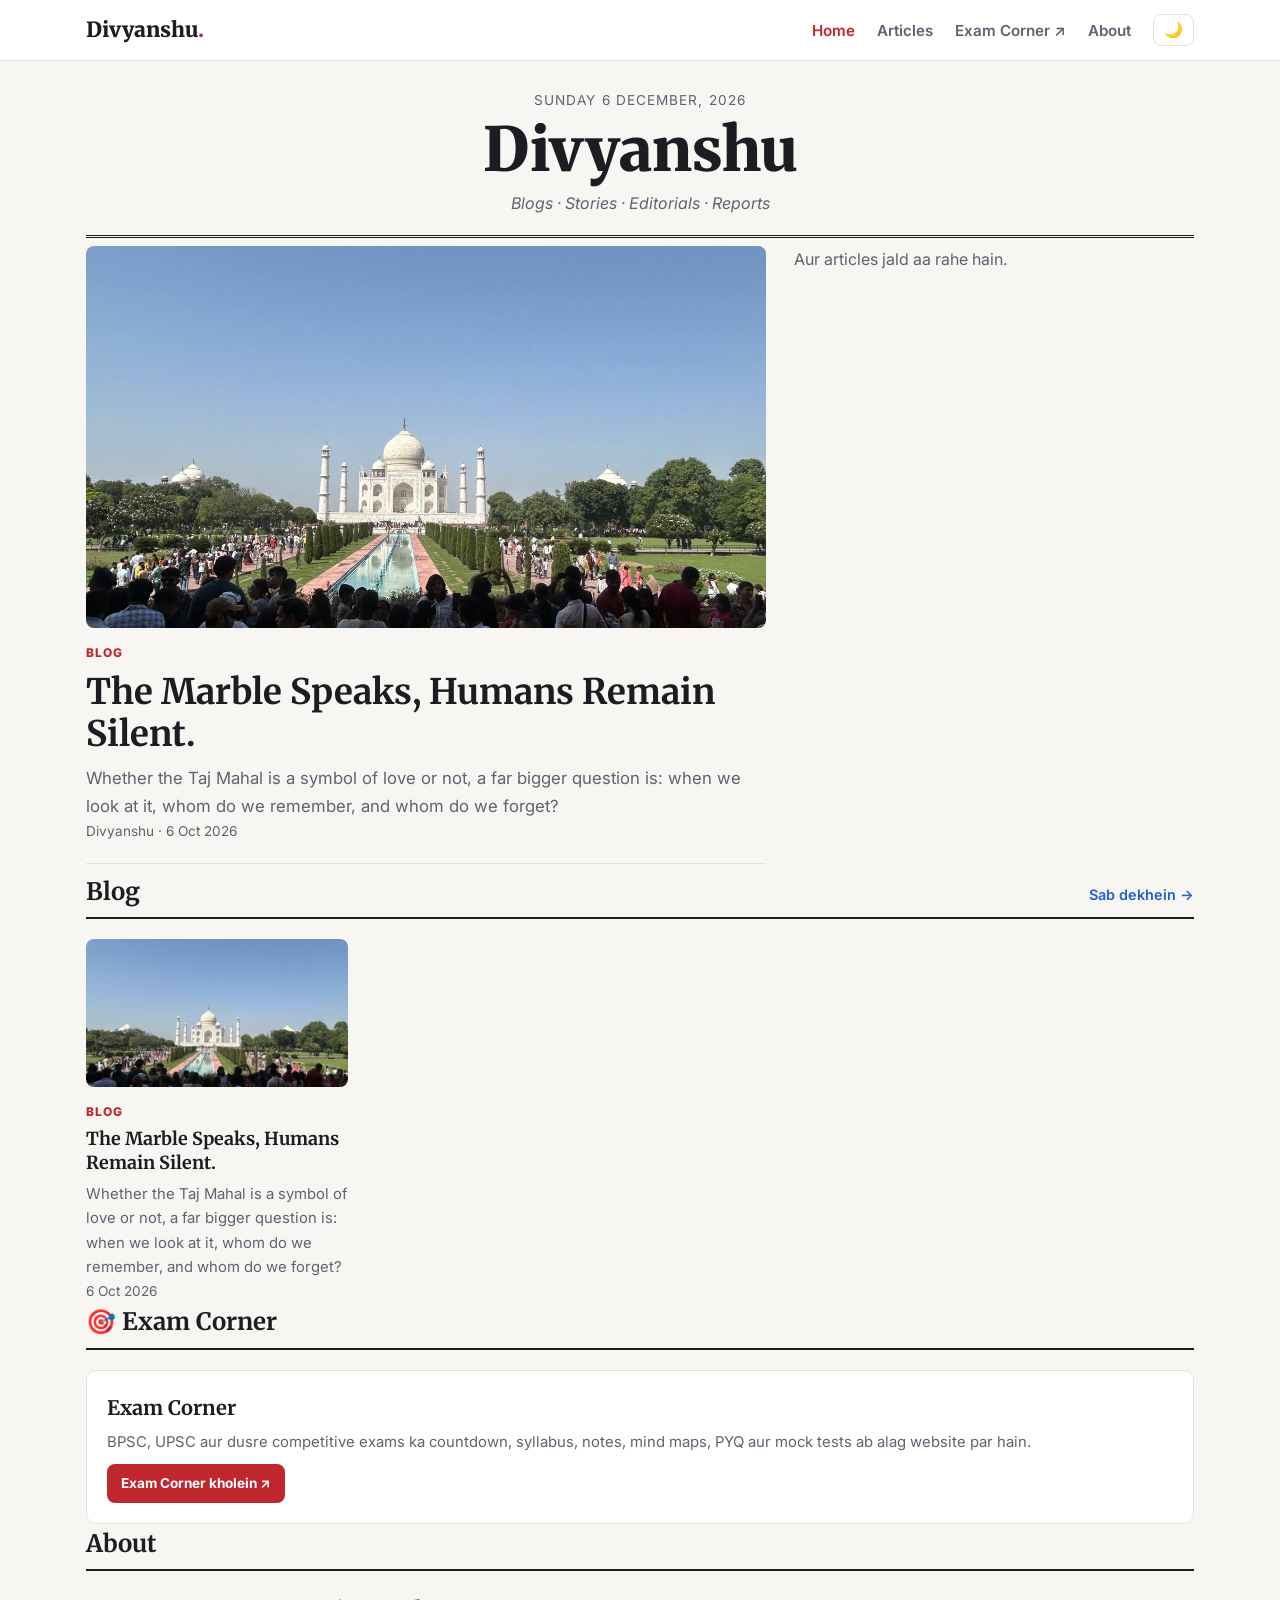
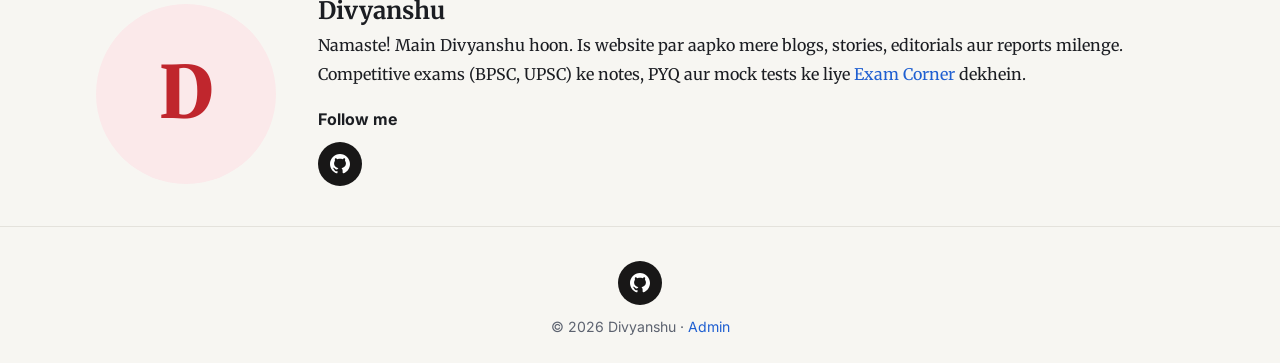
==== index.html @ 919701c0 "Move Exam Corner to the separate EXAM-CORNER website Remove the exam pages, exam content, mock test " ====
<!DOCTYPE html>
<html lang="en">
<head>
  <meta charset="UTF-8" />
  <meta name="viewport" content="width=device-width, initial-scale=1.0" />
  <title>Home</title>
  <meta name="description" content="Blogs, stories, editorials and reports by Divyanshu." />
  <link rel="preconnect" href="https://fonts.googleapis.com" />
  <link href="https://fonts.googleapis.com/css2?family=Inter:wght@400;500;600;700;800&family=Merriweather:wght@400;700;900&display=swap" rel="stylesheet" />
  <link rel="stylesheet" href="css/style.css" />
</head>
<body>
  <div id="site-header"></div>

  <main>
    <div class="container">
      <div class="masthead" id="masthead"></div>
    </div>

    <section class="container">
      <div class="lead" id="lead"></div>
    </section>

    <div id="sections"></div>

    <section class="container">
      <div class="section-head"><h2>🎯 Exam Corner</h2></div>
      <a class="card exam-card" id="exam-corner-link" href="#">
        <h3>Exam Corner</h3>
        <p>BPSC, UPSC aur dusre competitive exams ka countdown, syllabus, notes, mind maps, PYQ aur mock tests ab alag website par hain.</p>
        <span class="btn small" style="margin-top:10px">Exam Corner kholein ↗</span>
      </a>
    </section>

    <section class="container" id="about">
      <div class="section-head"><h2>About</h2></div>
      <div class="about">
        <div class="avatar" id="avatar"></div>
        <div>
          <h3 id="about-name" style="font-family:var(--serif);font-size:1.5rem"></h3>
          <div class="prose" id="about-text" style="font-size:1rem"></div>
          <h4 style="margin-top:12px">Follow me</h4>
          <div class="socials" id="about-socials"></div>
        </div>
      </div>
    </section>
  </main>

  <div id="site-footer"></div>

  <script src="js/vendor/marked.umd.js"></script>
  <script src="js/vendor/purify.min.js"></script>
  <script src="js/config.js"></script>
  <script src="js/icons.js"></script>
  <script src="js/common.js"></script>
  <script src="js/home.js"></script>
</body>
</html>
---- css/style.css ----
:root {
  --bg: #f7f6f2;
  --surface: #ffffff;
  --text: #1b1d22;
  --muted: #5d6370;
  --accent: #c0262d;
  --accent-soft: #fbe9ea;
  --link: #1f5fd1;
  --border: #e4e2dc;
  --ok: #1e8e4e;
  --ok-soft: #e3f4ea;
  --pick-soft: #e8f0fe;
  --bad: #c0262d;
  --warn: #b7791f;
  --radius: 10px;
  --max: 1140px;
  --serif: "Merriweather", Georgia, "Times New Roman", serif;
  --sans: "Inter", system-ui, -apple-system, "Segoe UI", Roboto, "Noto Sans Devanagari", sans-serif;
}

[data-theme="dark"] {
  --bg: #121318;
  --surface: #1b1d24;
  --text: #e9e9ec;
  --muted: #a0a5b1;
  --accent: #ff5a60;
  --accent-soft: #3a1d20;
  --link: #79a6ff;
  --border: #2c2f38;
  --ok: #4cc47f;
  --ok-soft: #173325;
  --pick-soft: #1d2a44;
}

* { box-sizing: border-box; margin: 0; padding: 0; }
html { scroll-behavior: smooth; }
body {
  font-family: var(--sans);
  background: var(--bg);
  color: var(--text);
  line-height: 1.65;
  overflow-x: hidden;
}
a { color: var(--link); text-decoration: none; }
a:hover { text-decoration: underline; }
img { max-width: 100%; height: auto; }
.container { max-width: var(--max); margin: 0 auto; padding: 0 16px; }
.hidden { display: none !important; }
.muted { color: var(--muted); }
.center { justify-content: center; text-align: center; }

/* ---------- Header ---------- */
.topbar { position: sticky; top: 0; z-index: 20; background: var(--surface); border-bottom: 1px solid var(--border); }
.nav { display: flex; align-items: center; justify-content: space-between; height: 60px; }
.logo { font-family: var(--serif); font-weight: 900; font-size: 1.3rem; color: var(--text); }
.logo span { color: var(--accent); }
.logo:hover { text-decoration: none; }
.nav-links { display: flex; gap: 22px; list-style: none; align-items: center; }
.nav-links a { color: var(--muted); font-weight: 600; font-size: 0.95rem; }
.nav-links a:hover, .nav-links a.active { color: var(--accent); text-decoration: none; }
.icon-btn {
  background: var(--surface); border: 1px solid var(--border); color: var(--text);
  border-radius: 8px; padding: 6px 10px; cursor: pointer; font-size: 0.95rem; font-weight: 600;
}
.menu-toggle { display: none; }
@media (max-width: 760px) {
  .menu-toggle { display: inline-block; }
  .nav-links {
    display: none; position: absolute; top: 60px; left: 0; right: 0; flex-direction: column; gap: 0;
    background: var(--surface); border-bottom: 1px solid var(--border);
  }
  .nav-links.open { display: flex; }
  .nav-links li { width: 100%; text-align: center; padding: 12px 0; }
}

/* ---------- Masthead (newspaper style) ---------- */
.masthead { text-align: center; padding: 28px 0 18px; border-bottom: 3px double var(--text); margin-bottom: 8px; }
.masthead .date { color: var(--muted); font-size: 0.85rem; text-transform: uppercase; letter-spacing: 0.08em; }
.masthead h1 { font-family: var(--serif); font-size: clamp(2.2rem, 7vw, 3.8rem); font-weight: 900; line-height: 1.1; margin: 6px 0; }
.masthead p { color: var(--muted); font-style: italic; }

/* ---------- Sections ---------- */
section { padding: 34px 0; }
.section-head { display: flex; align-items: baseline; justify-content: space-between; gap: 12px;
  border-bottom: 2px solid var(--text); padding-bottom: 6px; margin-bottom: 20px; }
.section-head h2 { font-family: var(--serif); font-size: 1.5rem; }
.section-head a { font-weight: 600; font-size: 0.9rem; white-space: nowrap; }
.page-title { font-family: var(--serif); font-size: clamp(1.8rem, 5vw, 2.4rem); line-height: 1.2; margin-bottom: 6px; }
.page-sub { color: var(--muted); margin-bottom: 24px; }

.grid { display: grid; grid-template-columns: repeat(auto-fill, minmax(260px, 1fr)); gap: 20px; }

.kicker { color: var(--accent); font-weight: 800; font-size: 0.75rem; text-transform: uppercase; letter-spacing: 0.08em; }
.meta { color: var(--muted); font-size: 0.85rem; }

/* ---------- Story cards ---------- */
.story { display: block; color: inherit; }
.story:hover { text-decoration: none; }
.story:hover h3, .story:hover h2 { color: var(--accent); }
.story h3 { font-family: var(--serif); font-size: 1.12rem; line-height: 1.35; margin: 4px 0 6px; }
.story p { color: var(--muted); font-size: 0.93rem; }
.thumb {
  width: 100%; aspect-ratio: 16 / 9; object-fit: cover; border-radius: 8px; margin-bottom: 10px;
  background: var(--accent-soft); display: flex; align-items: center; justify-content: center;
  font-family: var(--serif); font-size: 2.2rem; font-weight: 900; color: var(--accent);
}

.lead { display: grid; grid-template-columns: 1.7fr 1fr; gap: 28px; padding-bottom: 8px; }
.lead > .story { border-bottom: 1px solid var(--border); padding-bottom: 20px; }
.lead .story h2 { font-family: var(--serif); font-size: clamp(1.5rem, 4vw, 2.2rem); line-height: 1.2; margin: 6px 0 10px; }
.lead .story p { font-size: 1.05rem; }
.headlines { display: flex; flex-direction: column; }
.headlines .story { padding: 12px 0; border-bottom: 1px solid var(--border); }
.headlines .story:first-child { padding-top: 0; }
.headlines .story h3 { font-size: 1rem; }
@media (max-width: 760px) { .lead { grid-template-columns: 1fr; } }

.list-item { display: grid; grid-template-columns: 1fr 180px; gap: 18px; padding: 18px 0; border-bottom: 1px solid var(--border); }
.list-item .thumb { margin: 0; font-size: 1.6rem; }
@media (max-width: 560px) { .list-item { grid-template-columns: 1fr 100px; } }

/* ---------- Generic card ---------- */
.card {
  display: block; color: inherit; background: var(--surface); border: 1px solid var(--border);
  border-radius: var(--radius); padding: 20px; transition: transform 0.15s, box-shadow 0.15s;
}
a.card:hover { text-decoration: none; transform: translateY(-2px); box-shadow: 0 8px 22px rgba(0, 0, 0, 0.08); }
.card h3 { font-size: 1.1rem; margin-bottom: 6px; }
.card p { color: var(--muted); font-size: 0.93rem; }

.tag {
  display: inline-block; background: var(--accent-soft); color: var(--accent); font-size: 0.75rem; font-weight: 700;
  padding: 2px 10px; border-radius: 999px;
}

/* ---------- Buttons, tabs, inputs ---------- */
.btn {
  display: inline-flex; align-items: center; gap: 6px; padding: 10px 20px; border-radius: 8px; font-weight: 700;
  background: var(--accent); color: #fff; border: 2px solid var(--accent); cursor: pointer; font-size: 0.95rem; font-family: inherit;
}
.btn:hover { text-decoration: none; opacity: 0.92; }
.btn.outline { background: transparent; color: var(--accent); }
.btn.small { padding: 6px 12px; font-size: 0.85rem; }
.btn.ghost { background: var(--surface); color: var(--text); border-color: var(--border); }
.btn:disabled { opacity: 0.5; cursor: not-allowed; }

.tabs { display: flex; gap: 8px; flex-wrap: wrap; margin-bottom: 18px; }
.tab {
  padding: 7px 16px; border: 1px solid var(--border); border-radius: 999px; background: var(--surface);
  color: var(--muted); cursor: pointer; font-size: 0.9rem; font-weight: 600; font-family: inherit;
}
.tab.active { background: var(--accent); color: #fff; border-color: var(--accent); }
.tab .count { opacity: 0.75; font-weight: 500; margin-left: 4px; }

.toolbar { display: flex; flex-wrap: wrap; gap: 12px; margin-bottom: 20px; align-items: center; }
input, select, textarea {
  padding: 10px 12px; border: 1px solid var(--border); border-radius: 8px; background: var(--surface);
  color: var(--text); font: inherit; font-size: 0.95rem; width: 100%;
}
.toolbar input[type="search"] { flex: 1; min-width: 200px; width: auto; }
textarea { min-height: 120px; resize: vertical; line-height: 1.55; }
label { font-weight: 600; font-size: 0.9rem; display: block; margin-bottom: 4px; }
.field { margin-bottom: 14px; }
.row { display: grid; grid-template-columns: repeat(auto-fit, minmax(180px, 1fr)); gap: 14px; }
.empty { color: var(--muted); text-align: center; padding: 36px 0; }

/* ---------- Social links ---------- */
.socials { display: flex; flex-wrap: wrap; gap: 10px; margin: 10px 0; }
.social {
  width: 44px; height: 44px; border-radius: 50%; display: inline-flex; align-items: center; justify-content: center;
  background: var(--brand); color: #fff; transition: transform 0.15s;
}
[data-theme="dark"] .social[style*="#000000"], [data-theme="dark"] .social[style*="#181717"] { background: #3a3d46; }
.social svg { width: 20px; height: 20px; }
.social:hover { transform: translateY(-2px) scale(1.06); text-decoration: none; }

.follow { background: var(--surface); border: 1px solid var(--border); border-radius: var(--radius); padding: 22px; text-align: center; }
.follow h3 { font-family: var(--serif); margin-bottom: 4px; }

/* ---------- About ---------- */
.about { display: grid; grid-template-columns: 200px 1fr; gap: 32px; align-items: center; }
.avatar {
  width: 180px; aspect-ratio: 1; border-radius: 50%; background: var(--accent-soft); color: var(--accent);
  display: flex; align-items: center; justify-content: center; font-family: var(--serif); font-size: 4.5rem; font-weight: 900;
  margin: 0 auto; overflow: hidden;
}
.avatar img { width: 100%; height: 100%; object-fit: cover; }
@media (max-width: 680px) { .about { grid-template-columns: 1fr; text-align: center; } .about .socials { justify-content: center; } }

.exam-card h3 { font-family: var(--serif); font-size: 1.25rem; }

/* ---------- Article / reader ---------- */
.reader { max-width: 740px; margin: 0 auto; padding: 32px 16px 48px; }
.reader h1 { font-family: var(--serif); font-size: clamp(1.8rem, 5.5vw, 2.6rem); line-height: 1.2; margin: 8px 0 12px; }
.reader .standfirst { font-size: 1.15rem; color: var(--muted); margin-bottom: 16px; font-family: var(--serif); }
.byline { display: flex; flex-wrap: wrap; justify-content: space-between; align-items: center; gap: 10px;
  border-top: 1px solid var(--border); border-bottom: 1px solid var(--border); padding: 10px 0; margin-bottom: 24px; }
.byline .tools { display: flex; gap: 6px; }
.cover { width: 100%; border-radius: var(--radius); margin-bottom: 24px; }
.breadcrumb { font-size: 0.85rem; color: var(--muted); margin-bottom: 8px; }

.prose { font-family: var(--serif); font-size: 1.08rem; line-height: 1.8; overflow-wrap: anywhere; }
.prose h1, .prose h2, .prose h3 { font-family: var(--sans); line-height: 1.3; margin: 1.6em 0 0.5em; }
.prose h2 { font-size: 1.4em; }
.prose h3 { font-size: 1.18em; }
.prose p, .prose ul, .prose ol, .prose blockquote, .prose table, .prose pre, .prose details { margin-bottom: 1.1em; }
.prose ul, .prose ol { padding-left: 1.5em; }
.prose li { margin-bottom: 0.3em; }
.prose img { border-radius: 8px; display: block; margin: 1em auto; }
.prose blockquote { border-left: 4px solid var(--accent); background: var(--accent-soft); padding: 12px 16px; border-radius: 0 8px 8px 0; }
.prose blockquote p:last-child { margin-bottom: 0; }
.prose table { border-collapse: collapse; width: 100%; font-family: var(--sans); font-size: 0.92em; display: block; overflow-x: auto; }
.prose th, .prose td { border: 1px solid var(--border); padding: 8px 10px; text-align: left; }
.prose th { background: var(--accent-soft); }
.prose code { background: var(--accent-soft); padding: 1px 5px; border-radius: 4px; font-size: 0.9em; }
.prose pre { background: var(--surface); border: 1px solid var(--border); padding: 12px; border-radius: 8px; overflow-x: auto; }
.prose hr { border: 0; border-top: 1px solid var(--border); margin: 2em 0; }
.prose details { border: 1px solid var(--border); border-radius: 8px; padding: 8px 14px; background: var(--surface); font-family: var(--sans); font-size: 0.95em; }
.prose summary { cursor: pointer; font-weight: 700; color: var(--ok); }
.prose details[open] summary { margin-bottom: 8px; }

.share { display: flex; flex-wrap: wrap; gap: 8px; align-items: center; margin: 28px 0; }
.share .social { width: 38px; height: 38px; }
.share .social svg { width: 17px; height: 17px; }

/* ---------- Admin ---------- */
.admin { max-width: 980px; margin: 0 auto; padding: 28px 16px 60px; }
.panel { background: var(--surface); border: 1px solid var(--border); border-radius: var(--radius); padding: 22px; margin-bottom: 20px; }
.panel h2 { font-size: 1.25rem; margin-bottom: 12px; }
.admin-list { list-style: none; }
.admin-list li { display: flex; justify-content: space-between; align-items: center; gap: 12px; padding: 10px 0; border-bottom: 1px solid var(--border); }
.admin-list li .actions { display: flex; gap: 6px; flex-shrink: 0; }
.editor-tools { display: flex; flex-wrap: wrap; gap: 4px; padding: 6px; border: 1px solid var(--border); border-bottom: 0; border-radius: 8px 8px 0 0; background: var(--bg); }
.editor-tools button { padding: 4px 9px; font-size: 0.85rem; }
.editor-tools + textarea { border-radius: 0 0 8px 8px; min-height: 340px; font-family: ui-monospace, Menlo, Consolas, monospace; font-size: 0.9rem; }
.preview { border: 1px dashed var(--border); border-radius: 8px; padding: 16px; min-height: 340px; }
.status { padding: 10px 14px; border-radius: 8px; margin-bottom: 16px; font-weight: 600; }
.status.ok { background: var(--ok-soft); color: var(--ok); }
.status.err { background: var(--accent-soft); color: var(--bad); }
.status.info { background: var(--bg); color: var(--muted); border: 1px solid var(--border); }
.help { font-size: 0.85rem; color: var(--muted); margin-top: 4px; }
.help ol { padding-left: 20px; }

/* ---------- Footer ---------- */
footer { border-top: 1px solid var(--border); padding: 24px 0; text-align: center; color: var(--muted); font-size: 0.88rem; margin-top: 30px; }

@media print {
  #site-header, #site-footer, .byline .tools, .share, .no-print { display: none !important; }
  body { background: #fff; color: #000; }
}
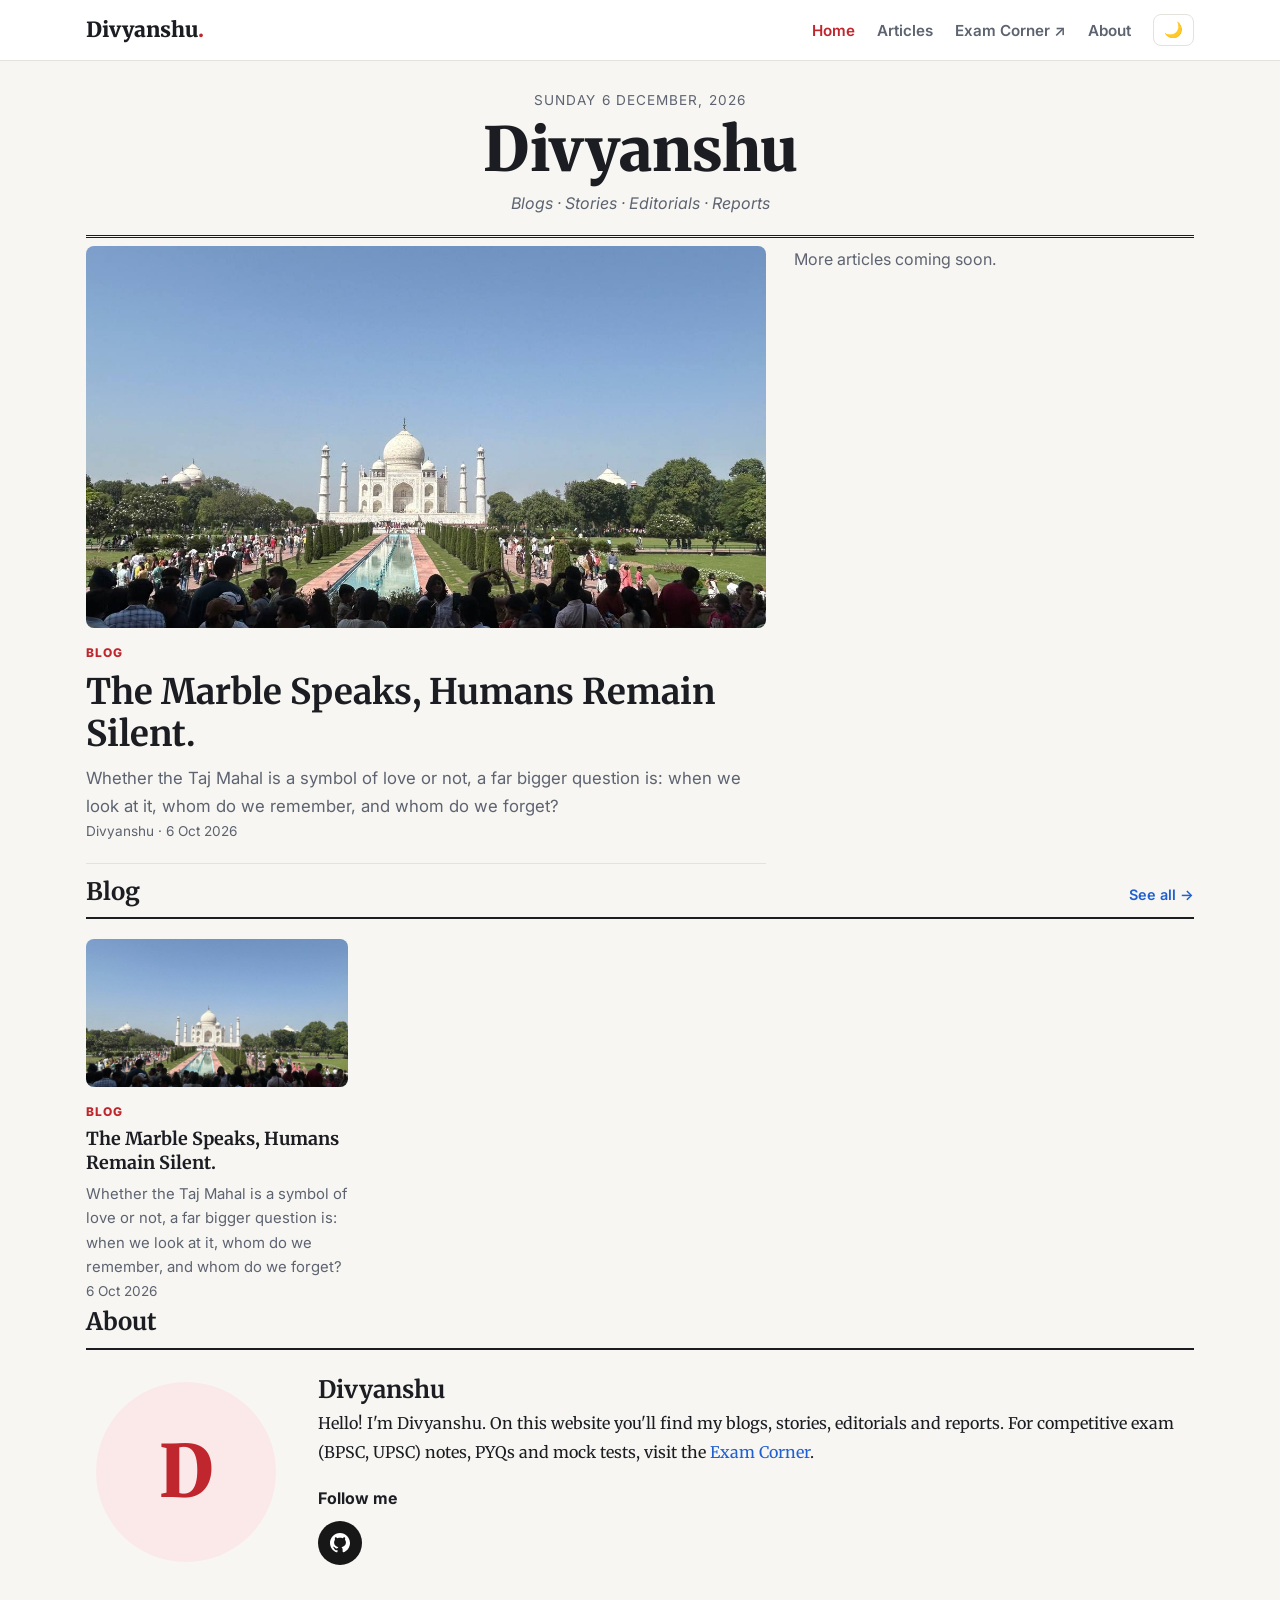
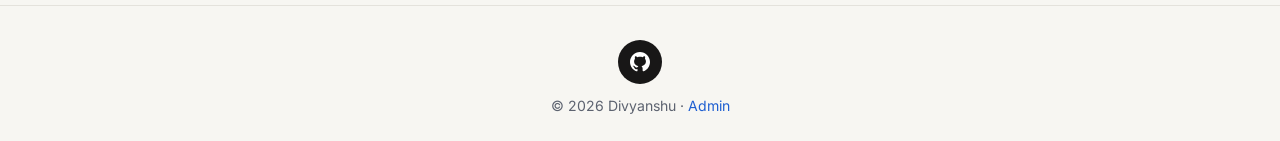
==== commit 0431b592: "Add novel chapters for Stories, switch text to English - A Story can be marked as a novel; chapters " ====
--- a/index.html
+++ b/index.html
@@ -7,7 +7,7 @@
   <meta name="description" content="Blogs, stories, editorials and reports by Divyanshu." />
   <link rel="preconnect" href="https://fonts.googleapis.com" />
   <link href="https://fonts.googleapis.com/css2?family=Inter:wght@400;500;600;700;800&family=Merriweather:wght@400;700;900&display=swap" rel="stylesheet" />
-  <link rel="stylesheet" href="css/style.css" />
+  <link rel="stylesheet" href="css/style.css?v=3" />
 </head>
 <body>
   <div id="site-header"></div>
@@ -22,15 +22,6 @@
     </section>
 
     <div id="sections"></div>
-
-    <section class="container">
-      <div class="section-head"><h2>🎯 Exam Corner</h2></div>
-      <a class="card exam-card" id="exam-corner-link" href="#">
-        <h3>Exam Corner</h3>
-        <p>BPSC, UPSC aur dusre competitive exams ka countdown, syllabus, notes, mind maps, PYQ aur mock tests ab alag website par hain.</p>
-        <span class="btn small" style="margin-top:10px">Exam Corner kholein ↗</span>
-      </a>
-    </section>
 
     <section class="container" id="about">
       <div class="section-head"><h2>About</h2></div>
@@ -48,11 +39,11 @@
 
   <div id="site-footer"></div>
 
-  <script src="js/vendor/marked.umd.js"></script>
-  <script src="js/vendor/purify.min.js"></script>
-  <script src="js/config.js"></script>
-  <script src="js/icons.js"></script>
-  <script src="js/common.js"></script>
-  <script src="js/home.js"></script>
+  <script src="js/vendor/marked.umd.js?v=3"></script>
+  <script src="js/vendor/purify.min.js?v=3"></script>
+  <script src="js/config.js?v=3"></script>
+  <script src="js/icons.js?v=3"></script>
+  <script src="js/common.js?v=3"></script>
+  <script src="js/home.js?v=3"></script>
 </body>
 </html>
--- a/css/style.css
+++ b/css/style.css
@@ -219,6 +219,16 @@
 .prose summary { cursor: pointer; font-weight: 700; color: var(--ok); }
 .prose details[open] summary { margin-bottom: 8px; }
 
+/* ---------- Novel chapters ---------- */
+.read-options { display: flex; flex-wrap: wrap; gap: 10px; margin: 24px 0; }
+.toc { padding-left: 1.4em; margin-bottom: 20px; }
+.toc li { padding: 8px 0; border-bottom: 1px solid var(--border); }
+.toc li .meta { margin-left: 6px; }
+.chapter-title { font-family: var(--serif); font-size: 1.6rem; margin: 4px 0 18px; }
+.chapter-head { text-align: center; }
+.chapter-nav { display: flex; justify-content: space-between; align-items: center; gap: 8px; flex-wrap: wrap; margin: 28px 0; }
+.reader h1 a { color: inherit; text-decoration: none; }
+
 .share { display: flex; flex-wrap: wrap; gap: 8px; align-items: center; margin: 28px 0; }
 .share .social { width: 38px; height: 38px; }
 .share .social svg { width: 17px; height: 17px; }
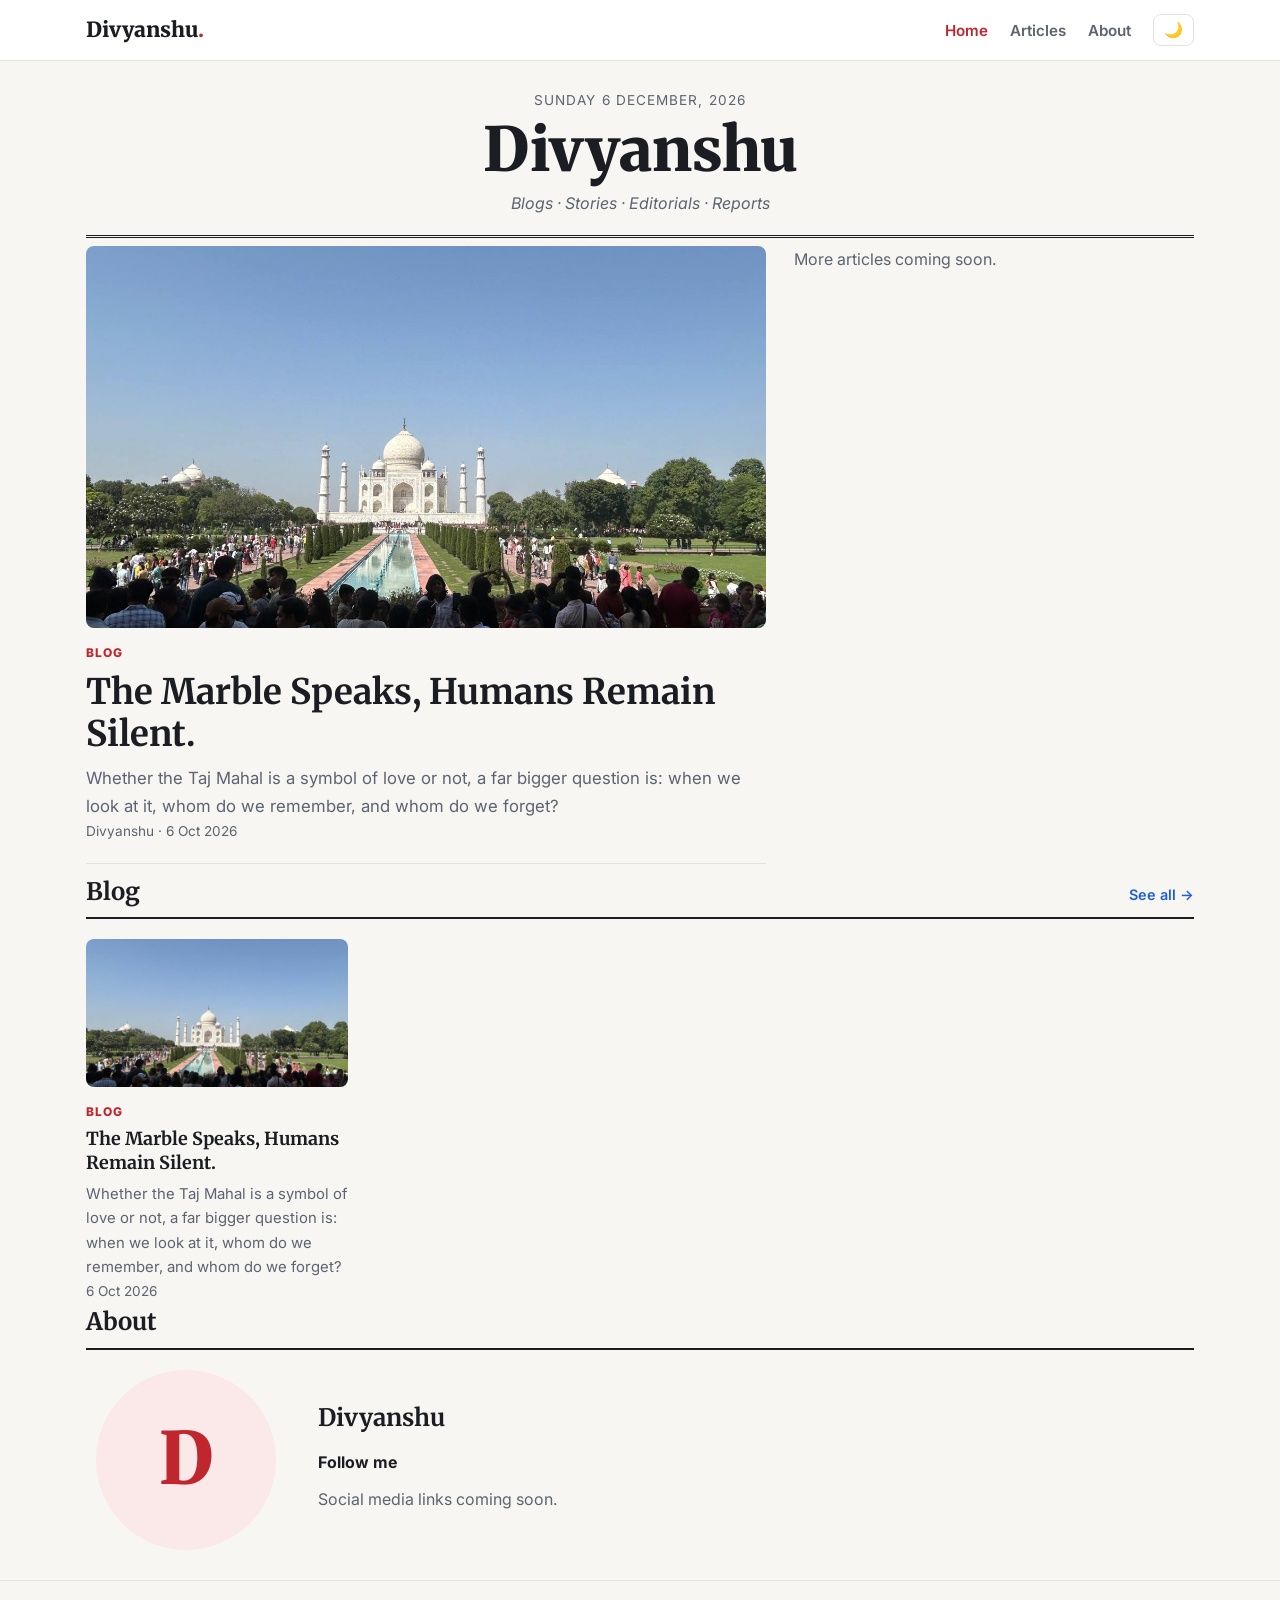
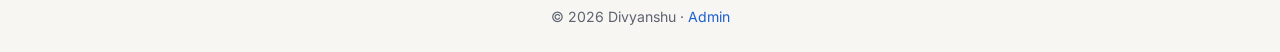
==== commit d6bc06da: "Remove the Exam Corner link from the top menu Co-Authored-By: Claude Opus 5.5 <noreply@anthropic.com" ====
--- a/index.html
+++ b/index.html
@@ -7,7 +7,7 @@
   <meta name="description" content="Blogs, stories, editorials and reports by Divyanshu." />
   <link rel="preconnect" href="https://fonts.googleapis.com" />
   <link href="https://fonts.googleapis.com/css2?family=Inter:wght@400;500;600;700;800&family=Merriweather:wght@400;700;900&display=swap" rel="stylesheet" />
-  <link rel="stylesheet" href="css/style.css?v=3" />
+  <link rel="stylesheet" href="css/style.css?v=4" />
 </head>
 <body>
   <div id="site-header"></div>
@@ -39,11 +39,11 @@
 
   <div id="site-footer"></div>
 
-  <script src="js/vendor/marked.umd.js?v=3"></script>
-  <script src="js/vendor/purify.min.js?v=3"></script>
-  <script src="js/config.js?v=3"></script>
-  <script src="js/icons.js?v=3"></script>
-  <script src="js/common.js?v=3"></script>
-  <script src="js/home.js?v=3"></script>
+  <script src="js/vendor/marked.umd.js?v=4"></script>
+  <script src="js/vendor/purify.min.js?v=4"></script>
+  <script src="js/config.js?v=4"></script>
+  <script src="js/icons.js?v=4"></script>
+  <script src="js/common.js?v=4"></script>
+  <script src="js/home.js?v=4"></script>
 </body>
 </html>
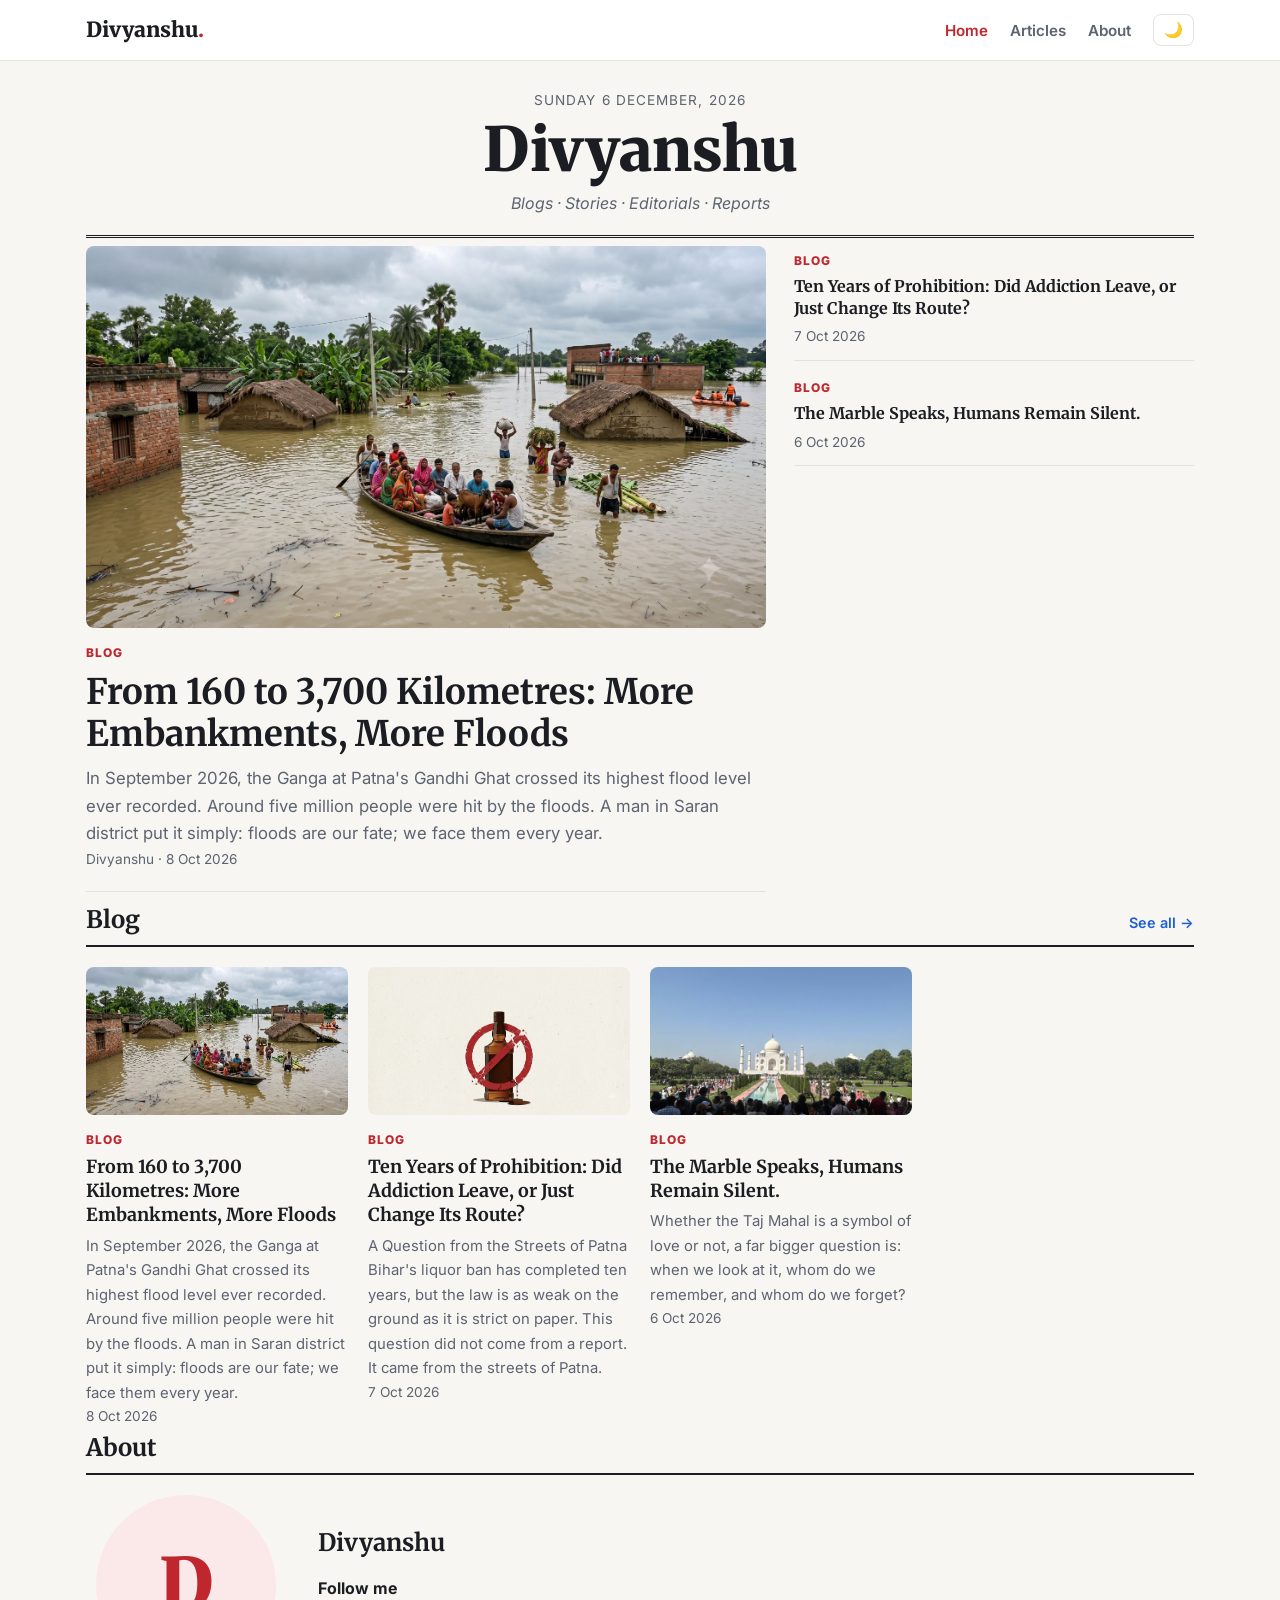
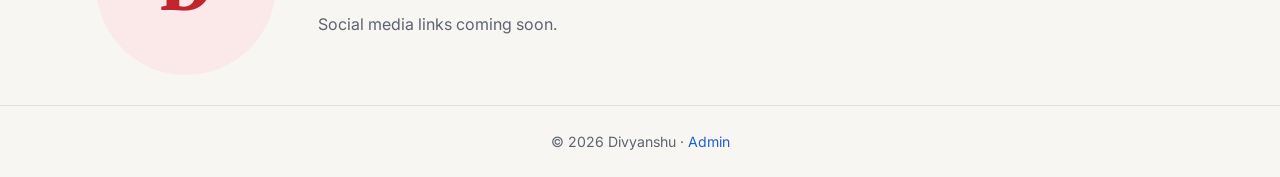
==== commit ead306fa: "Shrink big photos before upload and fix the flood article's cover Large photos (an 8.8 MB PNG cover)" ====
--- a/index.html
+++ b/index.html
@@ -7,7 +7,7 @@
   <meta name="description" content="Blogs, stories, editorials and reports by Divyanshu." />
   <link rel="preconnect" href="https://fonts.googleapis.com" />
   <link href="https://fonts.googleapis.com/css2?family=Inter:wght@400;500;600;700;800&family=Merriweather:wght@400;700;900&display=swap" rel="stylesheet" />
-  <link rel="stylesheet" href="css/style.css?v=4" />
+  <link rel="stylesheet" href="css/style.css?v=7" />
 </head>
 <body>
   <div id="site-header"></div>
@@ -39,11 +39,11 @@
 
   <div id="site-footer"></div>
 
-  <script src="js/vendor/marked.umd.js?v=4"></script>
-  <script src="js/vendor/purify.min.js?v=4"></script>
-  <script src="js/config.js?v=4"></script>
-  <script src="js/icons.js?v=4"></script>
-  <script src="js/common.js?v=4"></script>
-  <script src="js/home.js?v=4"></script>
+  <script src="js/vendor/marked.umd.js?v=6"></script>
+  <script src="js/vendor/purify.min.js?v=6"></script>
+  <script src="js/config.js?v=6"></script>
+  <script src="js/icons.js?v=6"></script>
+  <script src="js/common.js?v=6"></script>
+  <script src="js/home.js?v=6"></script>
 </body>
 </html>
--- a/css/style.css
+++ b/css/style.css
@@ -258,3 +258,4 @@
   #site-header, #site-footer, .byline .tools, .share, .no-print { display: none !important; }
   body { background: #fff; color: #000; }
 }
+.field-preview { display: block; margin-top: 8px; max-width: 220px; max-height: 140px; object-fit: cover; border-radius: 6px; border: 1px solid #ddd; }
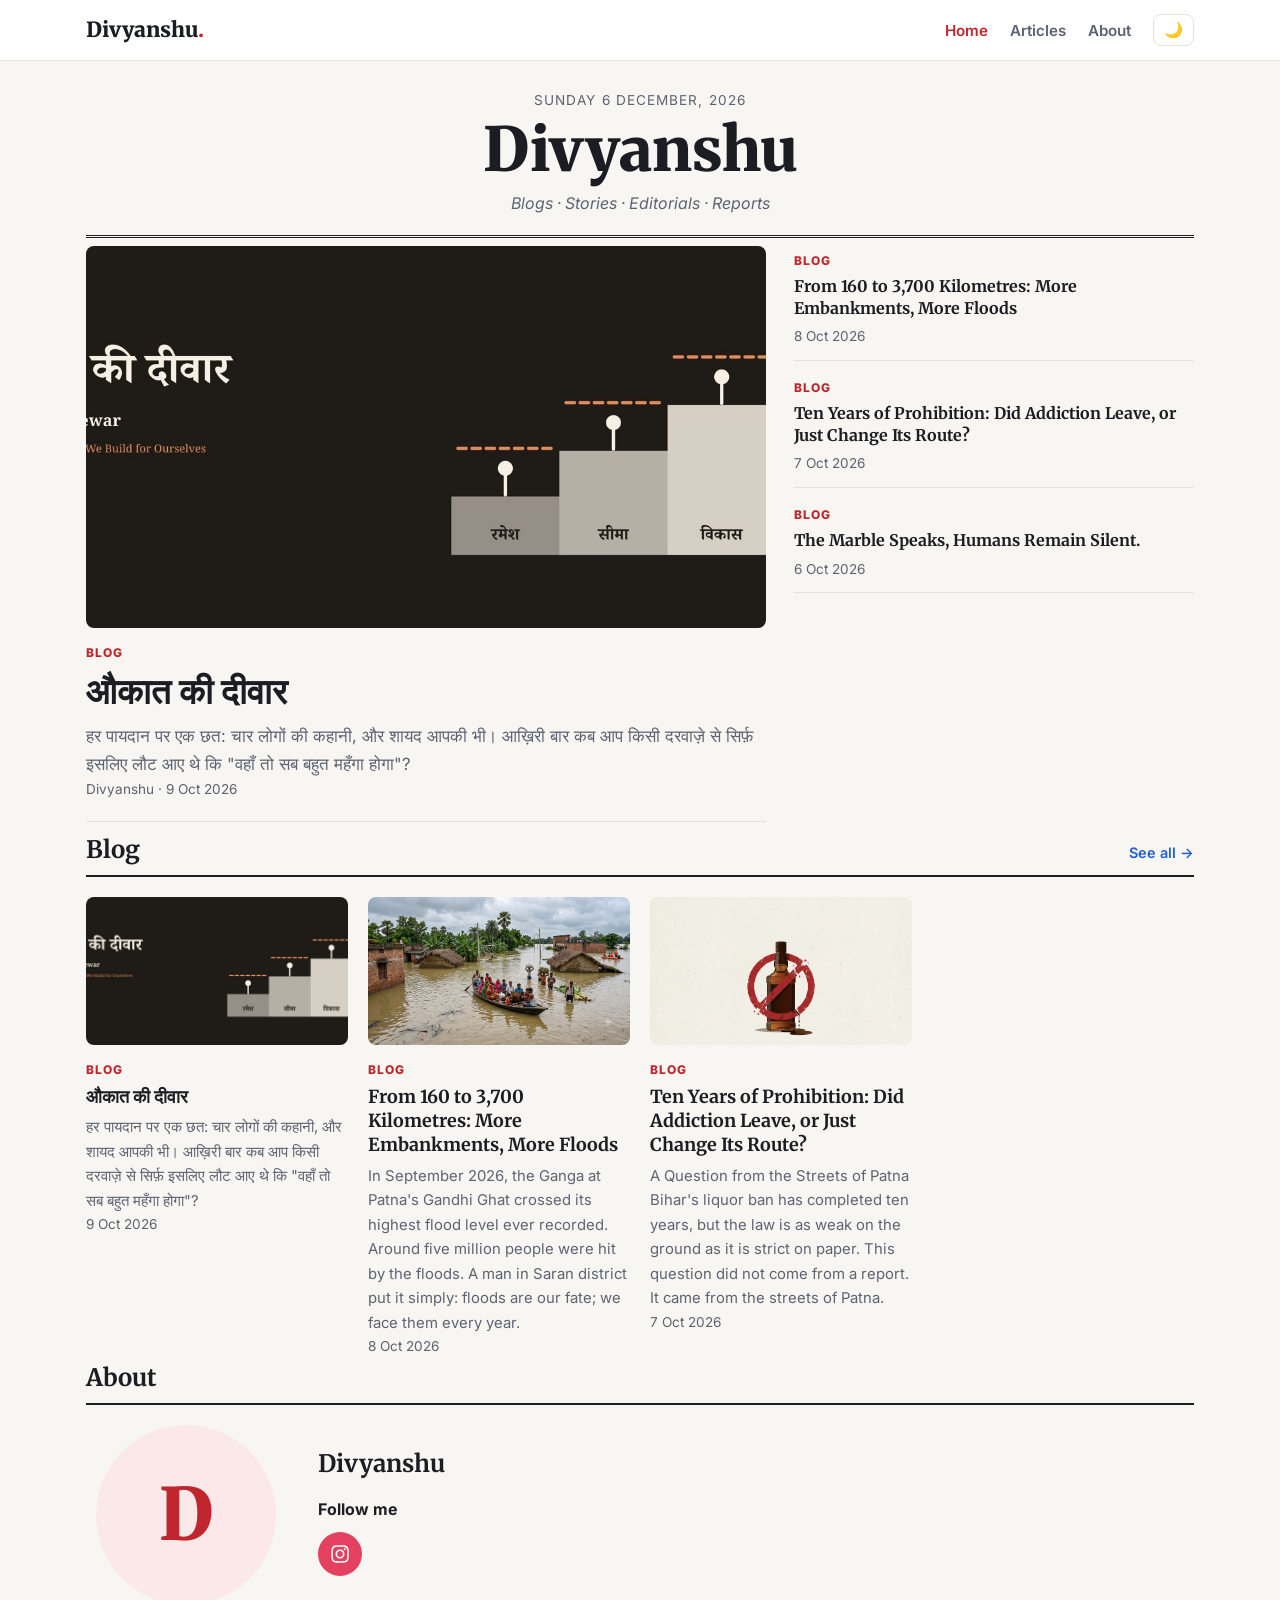
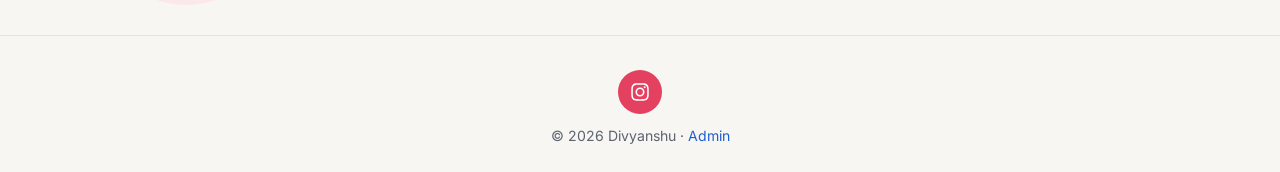
==== commit b1838df9: "Publish essay: Aukaat Ki Deewar The PDF's Hindi text can't be read back by the browser's PDF reader," ====
--- a/index.html
+++ b/index.html
@@ -7,7 +7,7 @@
   <meta name="description" content="Blogs, stories, editorials and reports by Divyanshu." />
   <link rel="preconnect" href="https://fonts.googleapis.com" />
   <link href="https://fonts.googleapis.com/css2?family=Inter:wght@400;500;600;700;800&family=Merriweather:wght@400;700;900&display=swap" rel="stylesheet" />
-  <link rel="stylesheet" href="css/style.css?v=7" />
+  <link rel="stylesheet" href="css/style.css?v=8" />
 </head>
 <body>
   <div id="site-header"></div>
--- a/css/style.css
+++ b/css/style.css
@@ -259,3 +259,37 @@
   body { background: #fff; color: #000; }
 }
 .field-preview { display: block; margin-top: 8px; max-width: 220px; max-height: 140px; object-fit: cover; border-radius: 6px; border: 1px solid #ddd; }
+
+/* ---------- Essay layout (designed long-form articles, e.g. Aukaat Ki Deewar) ---------- */
+.essay { --e-accent: #b8502f; --e-cream: #f6efe3; --e-ink: #1f1b17; font-family: "Noto Serif Devanagari", var(--serif); }
+[data-theme="dark"] .essay { --e-accent: #e58a63; --e-cream: #2a241e; --e-ink: #0f0d0b; }
+.essay .e-deck { font-family: var(--serif); color: var(--muted); margin-bottom: 0.4em; }
+.essay .e-deck b { color: var(--text); }
+.essay .e-tagline { color: var(--e-accent); font-style: italic; }
+.essay h2.e-lead { color: var(--e-accent); border: 0; margin-top: 1.2em; }
+.essay .e-cards { display: grid; grid-template-columns: repeat(2, minmax(0, 1fr)); gap: 12px; margin: 1.2em 0; }
+.essay .e-card { background: var(--e-cream); border-radius: 8px; padding: 12px 16px; font-size: 0.95em; line-height: 1.65; }
+.essay .e-card b { display: block; color: var(--e-accent); margin-bottom: 2px; }
+.essay .e-pull { border-left: 4px solid var(--e-accent); padding: 4px 0 4px 18px; margin: 1.6em 0; font-weight: 700; font-size: 1.12em; line-height: 1.6; }
+.essay .e-kicker { font-family: var(--sans); font-size: 0.78rem; letter-spacing: 0.04em; color: var(--muted); margin: 2.4em 0 0; }
+.essay .e-kicker b { color: var(--e-accent); margin-right: 6px; }
+.essay h2.e-h { font-size: 1.75em; margin: 0.1em 0 0.7em; padding-bottom: 0.35em; border-bottom: 2px solid var(--text); font-family: inherit; }
+@media (min-width: 640px) { .essay .e-table { display: table; width: 100%; } }
+.essay .e-table th { background: var(--e-ink); color: #f6efe3; border-color: var(--e-ink); }
+.essay .e-table td:first-child { color: var(--e-accent); font-weight: 700; }
+.essay .e-table tr:nth-child(even) td { background: var(--e-cream); }
+.essay ul.e-dots { list-style: none; padding-left: 0; }
+.essay ul.e-dots li { position: relative; padding-left: 1.3em; }
+.essay ul.e-dots li::before { content: ""; position: absolute; left: 0.2em; top: 0.75em; width: 6px; height: 6px; border-radius: 50%; background: var(--e-accent); }
+.essay ul.e-check { list-style: none; padding-left: 0; }
+.essay ul.e-check li { position: relative; padding-left: 1.9em; }
+.essay ul.e-check li::before { content: ""; position: absolute; left: 0; top: 0.4em; width: 15px; height: 15px; border: 2px solid var(--e-accent); border-radius: 3px; }
+.essay .e-box { background: var(--e-cream); border: 1px solid var(--e-accent); border-radius: 10px; padding: 16px 20px; margin: 1.6em 0; }
+.essay .e-box h3 { color: var(--e-accent); margin-top: 0; font-family: inherit; }
+.essay .e-box p:last-child { margin-bottom: 0; }
+.essay .e-end { text-align: center; border-top: 2px solid var(--text); margin-top: 2.6em; padding-top: 1.4em; }
+.essay .e-end .big { font-weight: 700; font-size: 1.3em; line-height: 1.55; margin-bottom: 0.4em; }
+.essay .e-end .accent { color: var(--e-accent); }
+.essay .e-end .note { font-family: var(--sans); font-size: 0.82rem; color: var(--muted); border-top: 1px solid var(--border); padding-top: 1em; margin-top: 1.4em; }
+.essay .e-end .gem { color: var(--e-accent); }
+@media (max-width: 560px) { .essay .e-cards { grid-template-columns: 1fr; } .essay h2.e-h { font-size: 1.45em; } }
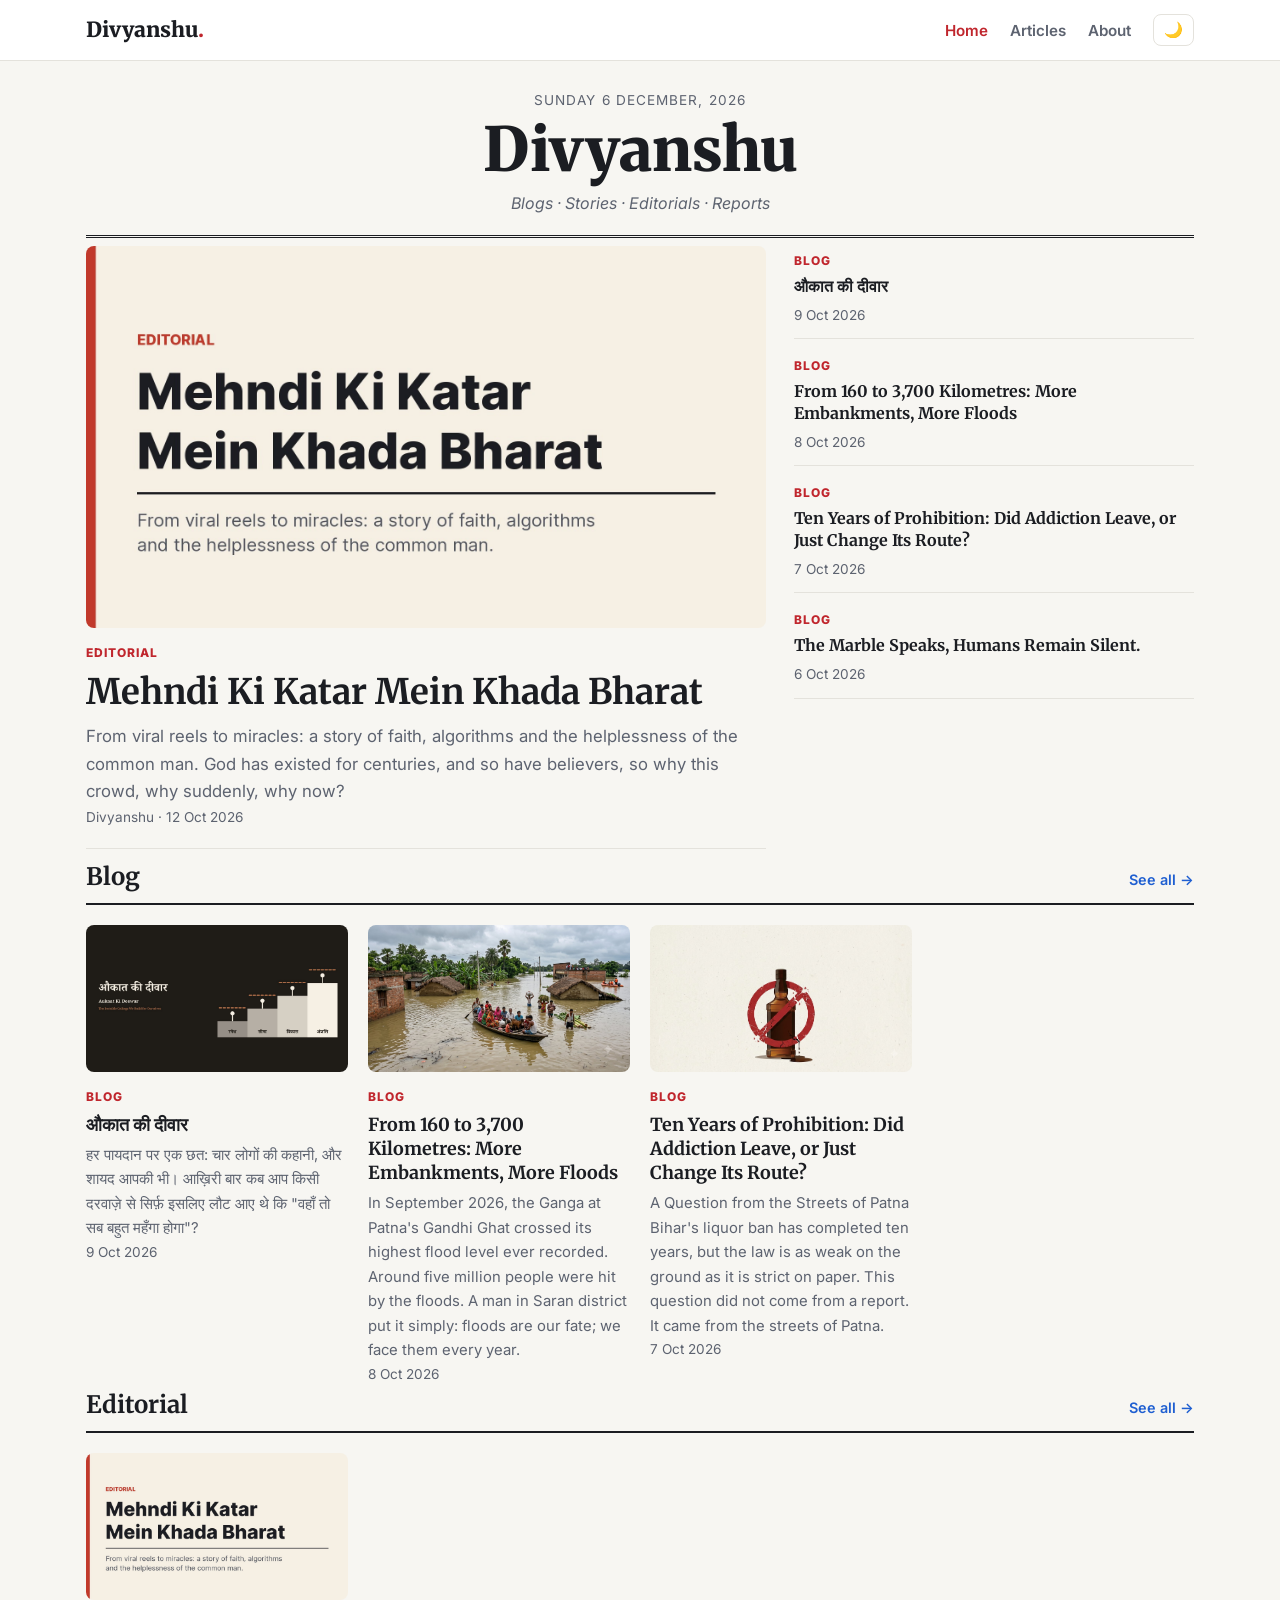
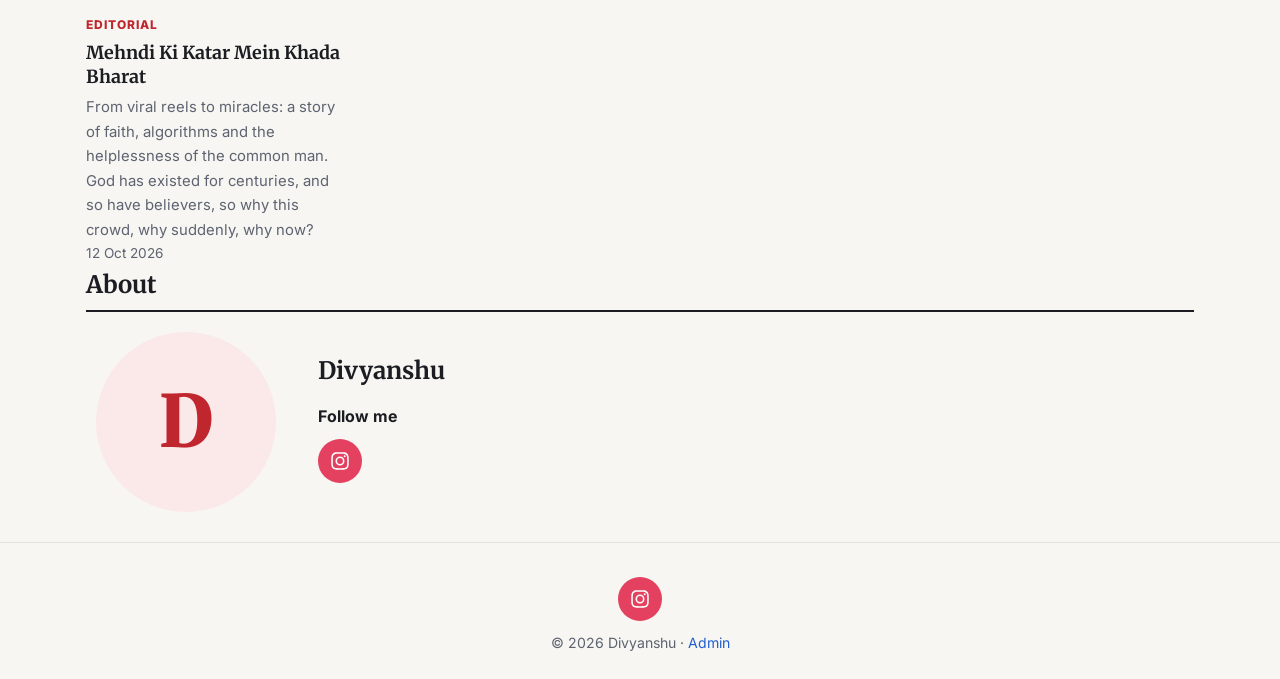
==== commit cf602797: "Publish editorial: Mehndi Ki Katar Mein Khada Bharat Laid out like the PDF: italic lede, red section" ====
--- a/index.html
+++ b/index.html
@@ -7,7 +7,7 @@
   <meta name="description" content="Blogs, stories, editorials and reports by Divyanshu." />
   <link rel="preconnect" href="https://fonts.googleapis.com" />
   <link href="https://fonts.googleapis.com/css2?family=Inter:wght@400;500;600;700;800&family=Merriweather:wght@400;700;900&display=swap" rel="stylesheet" />
-  <link rel="stylesheet" href="css/style.css?v=8" />
+  <link rel="stylesheet" href="css/style.css?v=9" />
 </head>
 <body>
   <div id="site-header"></div>
--- a/css/style.css
+++ b/css/style.css
@@ -293,3 +293,11 @@
 .essay .e-end .note { font-family: var(--sans); font-size: 0.82rem; color: var(--muted); border-top: 1px solid var(--border); padding-top: 1em; margin-top: 1.4em; }
 .essay .e-end .gem { color: var(--e-accent); }
 @media (max-width: 560px) { .essay .e-cards { grid-template-columns: 1fr; } .essay h2.e-h { font-size: 1.45em; } }
+/* Editorial variant: red sans headings, boxed pull quotes (e.g. Mehndi Ki Katar) */
+.essay.ed { font-family: var(--serif); }
+.essay .e-lede { font-style: italic; font-weight: 700; font-size: 1.12em; line-height: 1.65; padding-bottom: 1em; border-bottom: 2px solid var(--text); }
+.essay h2.e-red { font-family: var(--sans); color: var(--e-accent); font-size: 1.35em; margin: 1.8em 0 0.5em; border: 0; }
+.essay .e-pull.boxed { background: var(--e-cream); font-family: var(--sans); padding: 12px 18px; border-radius: 0 6px 6px 0; }
+.essay .e-table.plain td:first-child { color: inherit; font-weight: 400; }
+.essay .e-table th, .essay .e-table td { overflow-wrap: normal; }
+.essay .e-table td:first-child { min-width: 7.5em; }
